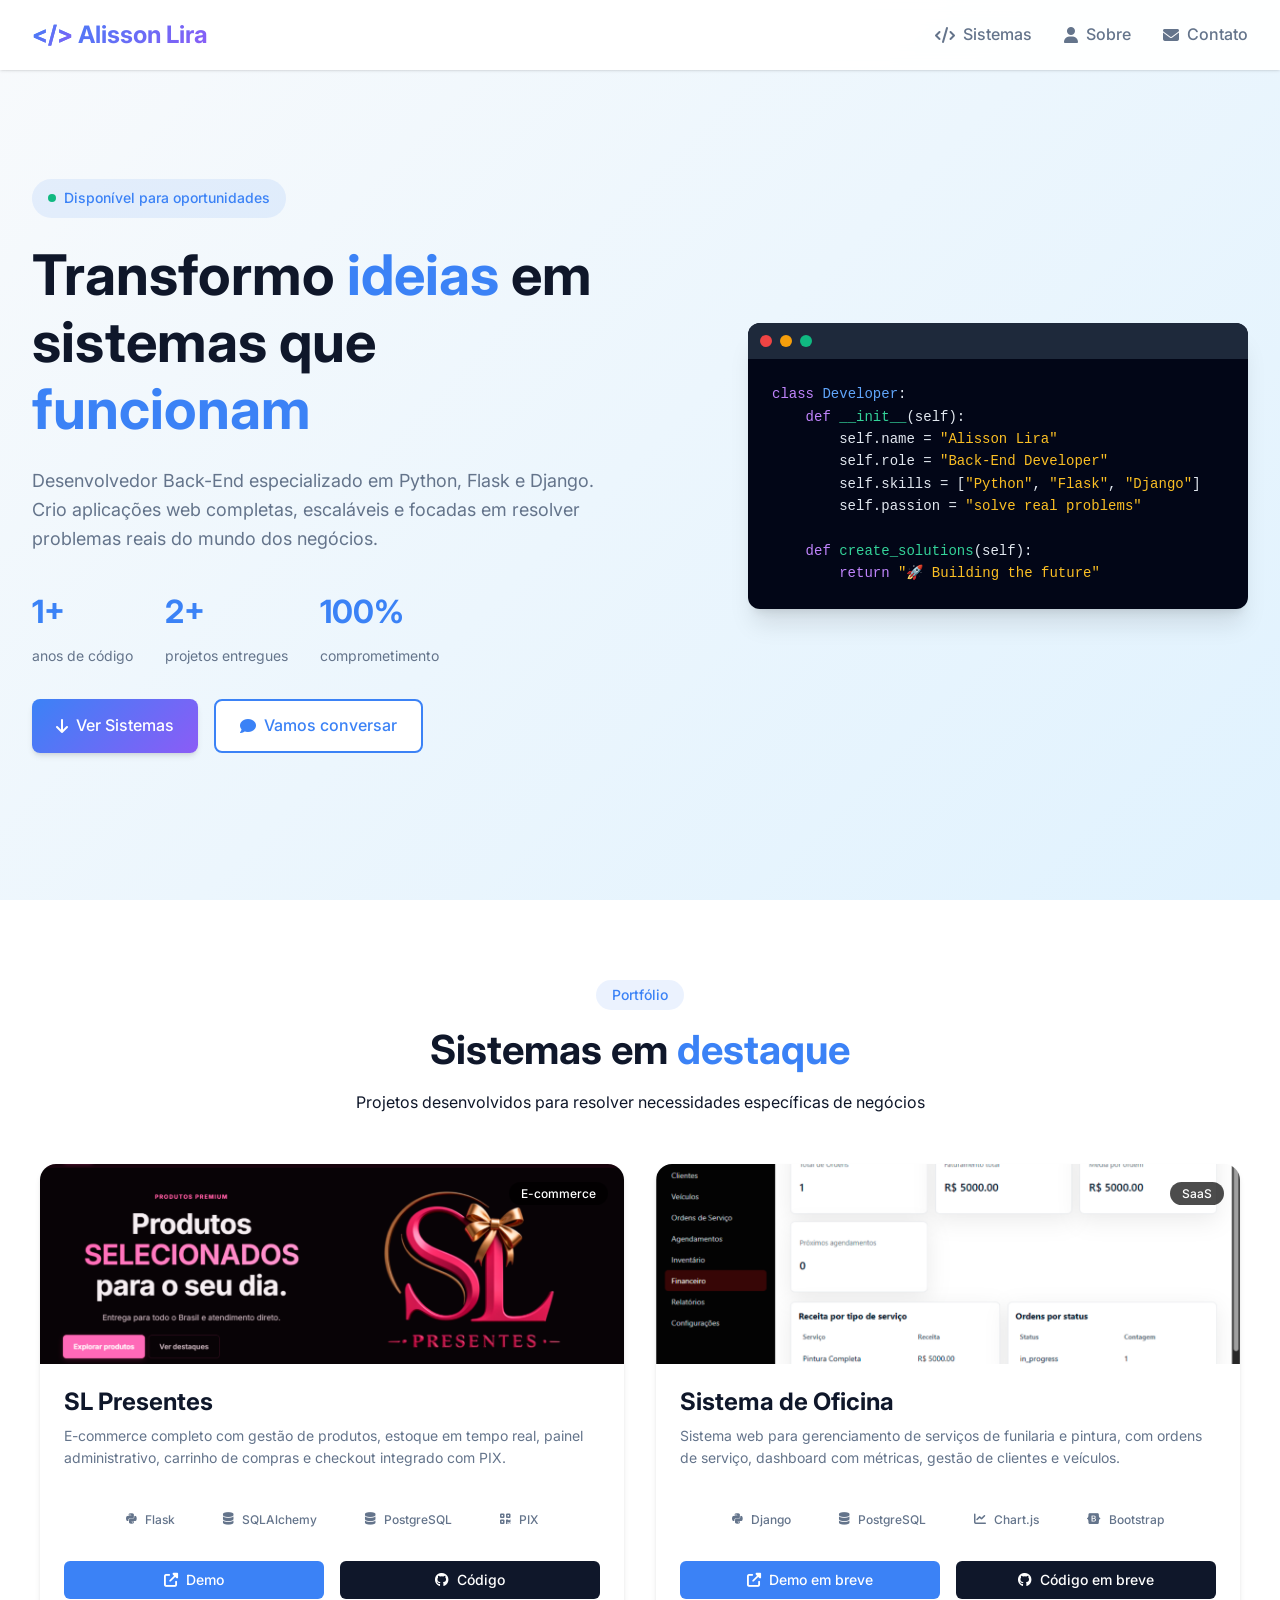
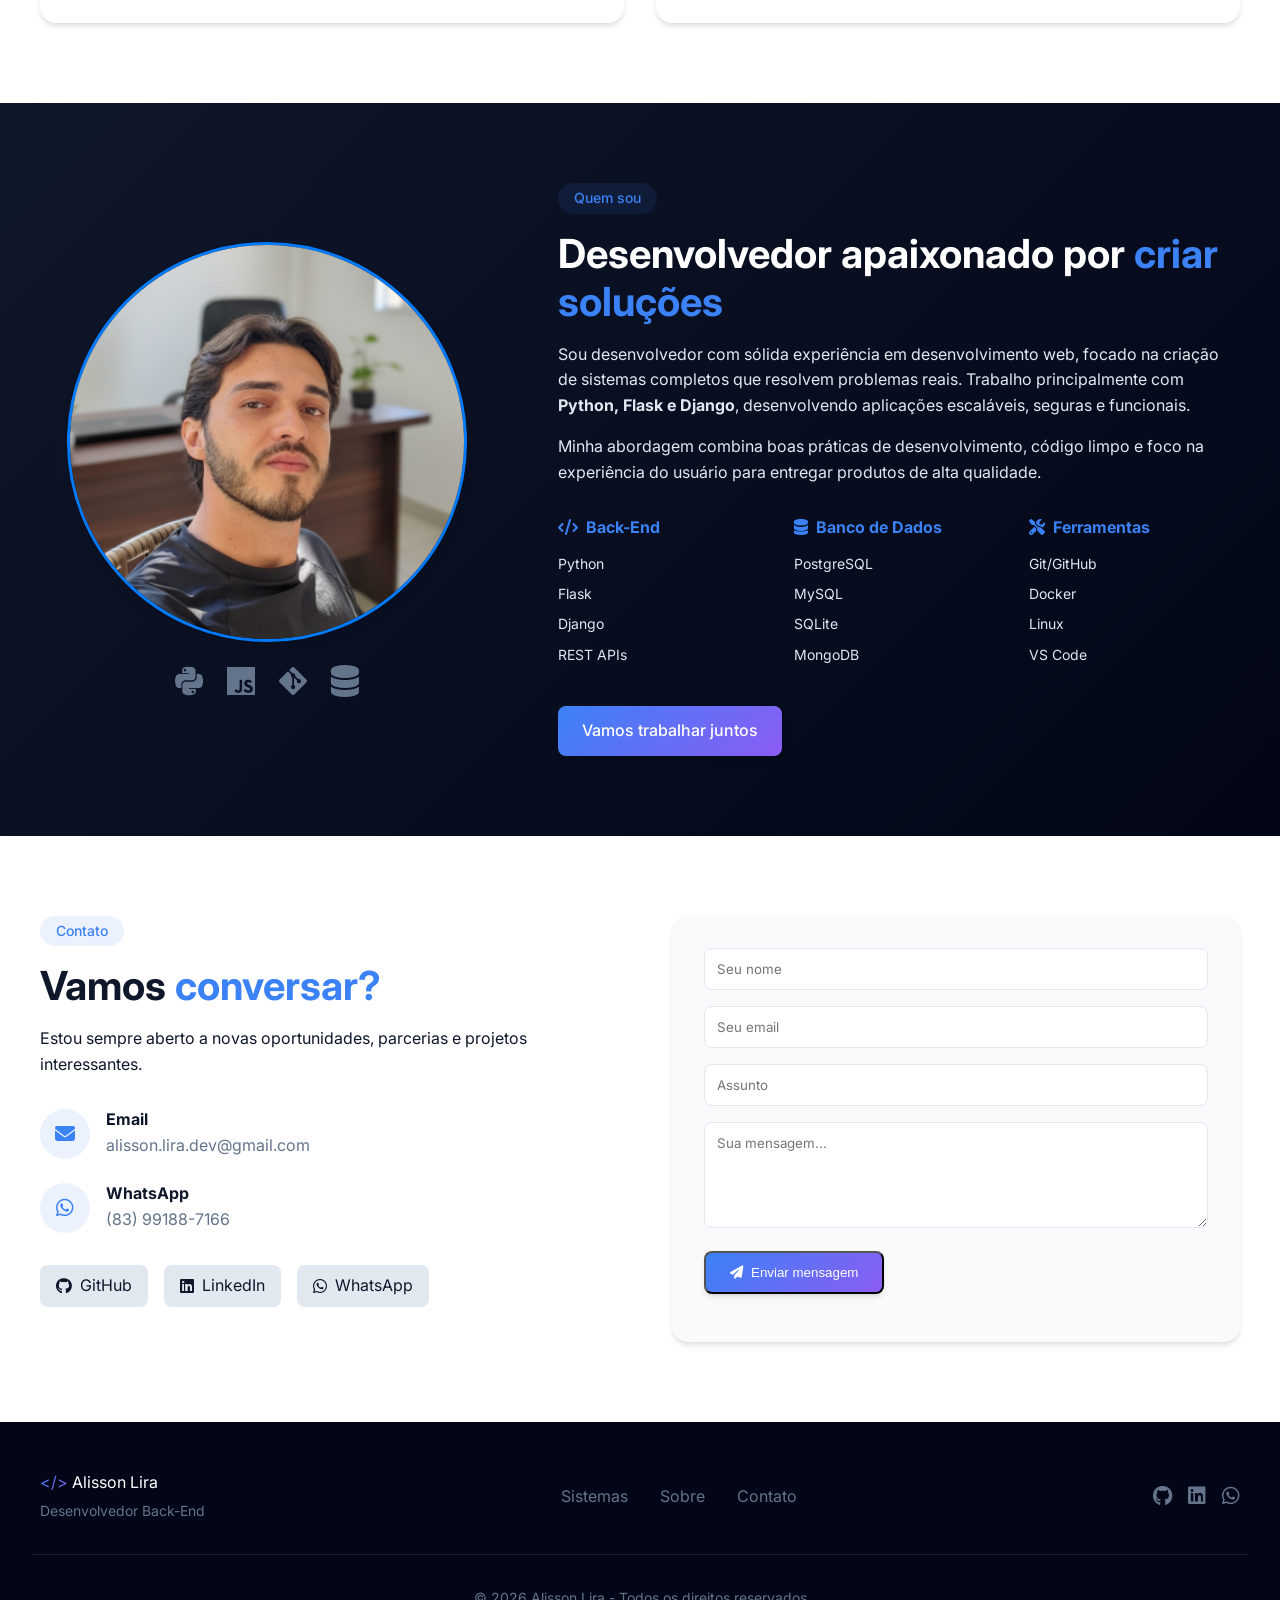
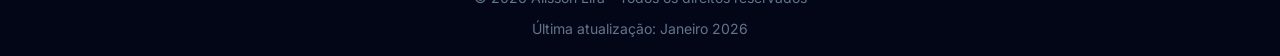
==== index.html @ 82c2378f "Atualizando Portfílio 2.0" ====
<!DOCTYPE html>
<html lang="pt-BR">
<head>
  <meta charset="UTF-8">
  <meta name="viewport" content="width=device-width, initial-scale=1.0">
  <title>Alisson Lira | Desenvolvedor Back-End</title>

  <meta name="description" content="Portfólio de Alisson Lira - Desenvolvedor Back-End especializado em Python, Flask e Django. Criando sistemas web completos e soluções escaláveis.">
  <meta name="author" content="Alisson Lira">
  <meta name="keywords" content="desenvolvedor back-end, python, flask, django, programador web, portfólio">

  <!-- Favicon (opcional - pode adicionar depois) -->
  <link rel="icon" type="image/png" href="favicon.png">

  <!-- Google Fonts para fontes mais modernas -->
  <link href="https://fonts.googleapis.com/css2?family=Inter:opsz,wght@14..32,300;14..32,400;14..32,500;14..32,600;14..32,700&display=swap" rel="stylesheet">

  <!-- Font Awesome para ícones -->
  <link rel="stylesheet" href="https://cdnjs.cloudflare.com/ajax/libs/font-awesome/6.5.1/css/all.min.css">

  <link rel="stylesheet" href="styles.css">
</head>

<body>

  <!-- NAVBAR -->
  <header class="navbar">
    <div class="logo">
      <span class="logo-highlight">&lt;/&gt;</span> Alisson Lira
    </div>

    <nav>
      <a href="#projetos"><i class="fas fa-code"></i> Sistemas</a>
      <a href="#sobre"><i class="fas fa-user"></i> Sobre</a>
      <a href="#contato"><i class="fas fa-envelope"></i> Contato</a>
    </nav>

    <button class="mobile-menu-btn" id="mobileMenuBtn">
      <i class="fas fa-bars"></i>
    </button>
  </header>

  <!-- HERO -->
  <section class="hero">
    <div class="hero-content">
      <div class="hero-badge">
        <span class="badge-dot"></span>
        Disponível para oportunidades
      </div>

      <h1>
        Transformo <span class="highlight">ideias</span> em<br>
        sistemas que <span class="highlight">funcionam</span>
      </h1>

      <p>
        Desenvolvedor Back-End especializado em Python, Flask e Django. 
        Crio aplicações web completas, escaláveis e focadas em resolver 
        problemas reais do mundo dos negócios.
      </p>

      <div class="hero-stats">
        <div class="stat">
          <span class="stat-number">1+</span>
          <span class="stat-label">anos de código</span>
        </div>
        <div class="stat">
          <span class="stat-number">2+</span>
          <span class="stat-label">projetos entregues</span>
        </div>
        <div class="stat">
          <span class="stat-number">100%</span>
          <span class="stat-label">comprometimento</span>
        </div>
      </div>

      <div class="hero-buttons">
        <a href="#projetos" class="btn-primary">
          <i class="fas fa-arrow-down"></i> Ver Sistemas
        </a>
        <a href="#contato" class="btn-secondary">
          <i class="fas fa-comment"></i> Vamos conversar
        </a>
      </div>
    </div>

    <div class="hero-code-animation">
      <div class="code-window">
        <div class="code-header">
          <span class="dot red"></span>
          <span class="dot yellow"></span>
          <span class="dot green"></span>
        </div>
        <pre class="code-content">
<span class="code-keyword">class</span> <span class="code-class">Developer</span>:
    <span class="code-keyword">def</span> <span class="code-method">__init__</span>(self):
        self.name = <span class="code-string">"Alisson Lira"</span>
        self.role = <span class="code-string">"Back-End Developer"</span>
        self.skills = [<span class="code-string">"Python"</span>, <span class="code-string">"Flask"</span>, <span class="code-string">"Django"</span>]
        self.passion = <span class="code-string">"solve real problems"</span>
    
    <span class="code-keyword">def</span> <span class="code-method">create_solutions</span>(self):
        <span class="code-keyword">return</span> <span class="code-string">"🚀 Building the future"</span></pre>
      </div>
    </div>
  </section>

  <!-- SISTEMAS -->
  <section id="projetos" class="projetos">
    <div class="section-header">
      <span class="section-tag">Portfólio</span>
      <h2>Sistemas em <span class="highlight">destaque</span></h2>
      <p>Projetos desenvolvidos para resolver necessidades específicas de negócios</p>
    </div>

    <div class="grid">

      <!-- SL PRESENTES - CORRIGIDO -->
      <div class="card">
        <div class="card-image">
          <img src="img/SL Presentes.png" alt="SL Presentes - E-commerce Completo">
          <div class="card-overlay">
            <span class="project-type">E-commerce</span>
          </div>
        </div>

        <div class="card-content">
          <h3>SL Presentes</h3>
          <p class="card-description">
            E-commerce completo com gestão de produtos, estoque em tempo real, 
            painel administrativo, carrinho de compras e checkout integrado com PIX.
          </p>

          <div class="stack">
            <span><i class="fab fa-python"></i> Flask</span>
            <span><i class="fas fa-database"></i> SQLAlchemy</span>
            <span><i class="fas fa-database"></i> PostgreSQL</span>
            <span><i class="fas fa-qrcode"></i> PIX</span>
          </div>

          <div class="card-buttons">
            <a href="https://sl-presentes.alissonlira.com.br" target="_blank" class="card-btn demo">
              <i class="fas fa-external-link-alt"></i> Demo
            </a>
            <a href="https://github.com/Deelira/sl-presentes-commerce-platform" target="_blank" class="card-btn code">
              <i class="fab fa-github"></i> Código
            </a>
          </div>
        </div>
      </div>

      <!-- SISTEMA OFICINA -->
      <div class="card">
        <div class="card-image">
          <img src="img/Pajeu.png" alt="Sistema de Oficina - Gestão de Serviços">
          <div class="card-overlay">
            <span class="project-type">SaaS</span>
          </div>
        </div>

        <div class="card-content">
          <h3>Sistema de Oficina</h3>
          <p class="card-description">
            Sistema web para gerenciamento de serviços de funilaria e pintura, 
            com ordens de serviço, dashboard com métricas, gestão de clientes e veículos.
          </p>

          <div class="stack">
            <span><i class="fab fa-python"></i> Django</span>
            <span><i class="fas fa-database"></i> PostgreSQL</span>
            <span><i class="fas fa-chart-line"></i> Chart.js</span>
            <span><i class="fab fa-bootstrap"></i> Bootstrap</span>
          </div>

          <div class="card-buttons">
            <a href="#" target="_blank" class="card-btn demo">
              <i class="fas fa-external-link-alt"></i> Demo em breve
            </a>
            <a href="#" target="_blank" class="card-btn code">
              <i class="fab fa-github"></i> Código em breve
            </a>
          </div>
        </div>
      </div>

      <!-- NOVO PROJETO - Em desenvolvimento 
      <div class="card coming-soon">
        <div class="card-image">
          <div class="coming-soon-bg">
            <i class="fas fa-code-branch"></i>
          </div>
        </div>
        <div class="card-content">
          <h3>Em desenvolvimento</h3>
          <p>Novo projeto em breve. Acompanhe meu GitHub para novidades!</p>
          <div class="stack">
            <span><i class="fab fa-python"></i> Python</span>
            <span><i class="fas fa-cloud"></i> Cloud</span>
          </div>
        </div>
      </div>
      -->

    </div>
  </section>

  <!-- SOBRE -->
  <section id="sobre" class="sobre">
    <div class="sobre-container">
      <div class="sobre-image">
        <img src="/img/perfil.png" alt="Minha foto" class="foto-perfil">
        <div class="tech-icons">
          <i class="fab fa-python"></i>
          <i class="fab fa-js"></i>
          <i class="fab fa-git-alt"></i>
          <i class="fas fa-database"></i>
        </div>
      </div>

      <div class="sobre-content">
        <span class="section-tag">Quem sou</span>
        <h2>Desenvolvedor apaixonado por <span class="highlight">criar soluções</span></h2>
        
        <p>
          Sou desenvolvedor com sólida experiência em desenvolvimento web, 
          focado na criação de sistemas completos que resolvem problemas reais. 
          Trabalho principalmente com <strong>Python, Flask e Django</strong>, desenvolvendo 
          aplicações escaláveis, seguras e funcionais.
        </p>

        <p>
          Minha abordagem combina boas práticas de desenvolvimento, código limpo 
          e foco na experiência do usuário para entregar produtos de alta qualidade.
        </p>

        <div class="skills">
          <div class="skill-category">
            <h4><i class="fas fa-code"></i> Back-End</h4>
            <ul>
              <li>Python</li>
              <li>Flask</li>
              <li>Django</li>
              <li>REST APIs</li>
            </ul>
          </div>
          <div class="skill-category">
            <h4><i class="fas fa-database"></i> Banco de Dados</h4>
            <ul>
              <li>PostgreSQL</li>
              <li>MySQL</li>
              <li>SQLite</li>
              <li>MongoDB</li>
            </ul>
          </div>
          <div class="skill-category">
            <h4><i class="fas fa-tools"></i> Ferramentas</h4>
            <ul>
              <li>Git/GitHub</li>
              <li>Docker</li>
              <li>Linux</li>
              <li>VS Code</li>
            </ul>
          </div>
        </div>

        <a href="#contato" class="btn-primary">Vamos trabalhar juntos</a>
      </div>
    </div>
  </section>

  <!-- CONTATO -->
  <section id="contato" class="contato">
    <div class="contato-container">
      <div class="contato-info">
        <span class="section-tag">Contato</span>
        <h2>Vamos <span class="highlight">conversar?</span></h2>
        <p>Estou sempre aberto a novas oportunidades, parcerias e projetos interessantes.</p>
        
        <div class="contact-details">
          <div class="contact-item">
            <i class="fas fa-envelope"></i>
            <div>
              <h4>Email</h4>
              <a href="mailto:alisson.lira.dev@gmail.com">alisson.lira.dev@gmail.com</a>
            </div>
          </div>
          <div class="contact-item">
            <i class="fab fa-whatsapp"></i>
            <div>
              <h4>WhatsApp</h4>
              <a href="https://wa.me/5583991887166" target="_blank">(83) 99188-7166</a>
            </div>
          </div>
        </div>

        <div class="social-links">
          <a href="https://github.com/Deelira" target="_blank" class="social-link">
            <i class="fab fa-github"></i>
            <span>GitHub</span>
          </a>
          <a href="https://linkedin.com/in/alissonlira" target="_blank" class="social-link">
            <i class="fab fa-linkedin"></i>
            <span>LinkedIn</span>
          </a>
          <a href="https://wa.me/5583991887166" target="_blank" class="social-link">
            <i class="fab fa-whatsapp"></i>
            <span>WhatsApp</span>
          </a>
        </div>
      </div>

      <form class="contato-form" id="contactForm">
        <div class="form-group">
          <input type="text" id="nome" placeholder="Seu nome" required>
        </div>
        <div class="form-group">
          <input type="email" id="email" placeholder="Seu email" required>
        </div>
        <div class="form-group">
          <input type="text" id="assunto" placeholder="Assunto">
        </div>
        <div class="form-group">
          <textarea id="mensagem" rows="5" placeholder="Sua mensagem..." required></textarea>
        </div>
        <button type="submit" class="btn-primary">
          <i class="fas fa-paper-plane"></i> Enviar mensagem
        </button>
        <p class="form-note" id="formMessage"></p>
      </form>
    </div>
  </section>

  <!-- FOOTER -->
  <footer>
    <div class="footer-content">
      <div class="footer-logo">
        <span class="logo-highlight">&lt;/&gt;</span> Alisson Lira
        <p>Desenvolvedor Back-End</p>
      </div>
      
      <div class="footer-links">
        <a href="#projetos">Sistemas</a>
        <a href="#sobre">Sobre</a>
        <a href="#contato">Contato</a>
      </div>
      
      <div class="footer-social">
        <a href="https://github.com/Deelira" target="_blank"><i class="fab fa-github"></i></a>
        <a href="https://linkedin.com/in/alissonlira" target="_blank"><i class="fab fa-linkedin"></i></a>
        <a href="https://wa.me/5583991887166" target="_blank"><i class="fab fa-whatsapp"></i></a>
      </div>
    </div>
    
    <div class="footer-bottom">
      <p>&copy; 2026 Alisson Lira - Todos os direitos reservados</p>
      <p class="footer-last-update">Última atualização: Janeiro 2026</p>
    </div>
  </footer>

  <!-- Script para menu mobile e interações -->
  <script>
    // Menu mobile
    const mobileMenuBtn = document.getElementById('mobileMenuBtn');
    const nav = document.querySelector('.navbar nav');
    
    if (mobileMenuBtn) {
      mobileMenuBtn.addEventListener('click', () => {
        nav.classList.toggle('active');
      });
    }

    // Smooth scroll para links do menu
    document.querySelectorAll('a[href^="#"]').forEach(anchor => {
      anchor.addEventListener('click', function (e) {
        e.preventDefault();
        const target = document.querySelector(this.getAttribute('href'));
        if (target) {
          target.scrollIntoView({
            behavior: 'smooth',
            block: 'start'
          });
          // Fechar menu mobile se estiver aberto
          if (nav.classList.contains('active')) {
            nav.classList.remove('active');
          }
        }
      });
    });

    // Formulário de contato simples
    const contactForm = document.getElementById('contactForm');
    if (contactForm) {
      contactForm.addEventListener('submit', (e) => {
        e.preventDefault();
        const formMessage = document.getElementById('formMessage');
        formMessage.innerHTML = '📧 Mensagem enviada! Entrarei em contato em breve.';
        formMessage.style.color = '#10b981';
        contactForm.reset();
        setTimeout(() => {
          formMessage.innerHTML = '';
        }, 5000);
      });
    }
  </script>
</body>
</html>
---- styles.css ----
/* Reset e Variáveis */
:root {
    --primary: #3b82f6;
    --primary-dark: #2563eb;
    --secondary: #8b5cf6;
    --dark: #0f172a;
    --darker: #020617;
    --light: #f8fafc;
    --gray: #64748b;
    --gray-light: #e2e8f0;
    --success: #10b981;
    --danger: #ef4444;

    --gradient-primary: linear-gradient(135deg, var(--primary) 0%, var(--secondary) 100%);
    --gradient-dark: linear-gradient(135deg, var(--dark) 0%, var(--darker) 100%);

    --shadow-sm: 0 1px 2px 0 rgb(0 0 0 / 0.05);
    --shadow: 0 1px 3px 0 rgb(0 0 0 / 0.1), 0 1px 2px -1px rgb(0 0 0 / 0.1);
    --shadow-md: 0 4px 6px -1px rgb(0 0 0 / 0.1), 0 2px 4px -2px rgb(0 0 0 / 0.1);
    --shadow-lg: 0 10px 15px -3px rgb(0 0 0 / 0.1), 0 4px 6px -4px rgb(0 0 0 / 0.1);
    --shadow-xl: 0 20px 25px -5px rgb(0 0 0 / 0.1), 0 8px 10px -6px rgb(0 0 0 / 0.1);
}

* {
    margin: 0;
    padding: 0;
    box-sizing: border-box;
}

body {
    font-family: 'Inter', sans-serif;
    background: var(--light);
    color: var(--dark);
    line-height: 1.6;
    overflow-x: hidden;
}

/* Scrollbar personalizada */
::-webkit-scrollbar {
    width: 10px;
}

::-webkit-scrollbar-track {
    background: var(--gray-light);
}

::-webkit-scrollbar-thumb {
    background: var(--primary);
    border-radius: 5px;
}

::-webkit-scrollbar-thumb:hover {
    background: var(--primary-dark);
}

/* Tipografia */
h1,
h2,
h3,
h4 {
    line-height: 1.2;
    font-weight: 700;
}

h1 {
    font-size: 3.5rem;
    margin-bottom: 1.5rem;
}

h2 {
    font-size: 2.5rem;
    margin-bottom: 1rem;
}

h3 {
    font-size: 1.5rem;
    margin-bottom: 0.5rem;
}

.highlight {
    color: var(--primary);
    position: relative;
}

.highlight::before {
    content: '';
    position: absolute;
    bottom: 0;
    left: 0;
    right: 0;
    height: 30%;
    background: rgba(59, 130, 246, 0.2);
    z-index: -1;
}

/* Navbar */
.navbar {
    position: fixed;
    top: 0;
    left: 0;
    right: 0;
    background: rgba(255, 255, 255, 0.95);
    backdrop-filter: blur(10px);
    padding: 1rem 2rem;
    display: flex;
    justify-content: space-between;
    align-items: center;
    z-index: 1000;
    box-shadow: var(--shadow);
}

.logo {
    font-size: 1.5rem;
    font-weight: 700;
    background: var(--gradient-primary);
    -webkit-background-clip: text;
    background-clip: text;
    color: transparent;
}

.logo-highlight {
    background: var(--gradient-primary);
    -webkit-background-clip: text;
    background-clip: text;
    color: transparent;
}

.navbar nav {
    display: flex;
    gap: 2rem;
}

.navbar nav a {
    text-decoration: none;
    color: var(--gray);
    font-weight: 500;
    transition: color 0.3s ease;
    display: flex;
    align-items: center;
    gap: 0.5rem;
}

.navbar nav a:hover {
    color: var(--primary);
}

.mobile-menu-btn {
    display: none;
    background: none;
    border: none;
    font-size: 1.5rem;
    color: var(--dark);
    cursor: pointer;
}

/* Hero Section */
.hero {
    min-height: 100vh;
    display: flex;
    align-items: center;
    justify-content: space-between;
    padding: 6rem 2rem 4rem;
    background: linear-gradient(135deg, var(--light) 0%, #e0f2fe 100%);
    gap: 3rem;
}

.hero-content {
    flex: 1;
    max-width: 600px;
}

.hero-badge {
    display: inline-flex;
    align-items: center;
    gap: 0.5rem;
    background: rgba(59, 130, 246, 0.1);
    padding: 0.5rem 1rem;
    border-radius: 50px;
    margin-bottom: 1.5rem;
    font-size: 0.875rem;
    font-weight: 500;
    color: var(--primary);
}

.badge-dot {
    width: 8px;
    height: 8px;
    background: var(--success);
    border-radius: 50%;
    animation: pulse 2s infinite;
}

@keyframes pulse {

    0%,
    100% {
        opacity: 1;
    }

    50% {
        opacity: 0.5;
    }
}

.hero p {
    font-size: 1.125rem;
    color: var(--gray);
    margin-bottom: 2rem;
}

.hero-stats {
    display: flex;
    gap: 2rem;
    margin-bottom: 2rem;
}

.stat {
    display: flex;
    flex-direction: column;
}

.stat-number {
    font-size: 2rem;
    font-weight: 700;
    color: var(--primary);
}

.stat-label {
    font-size: 0.875rem;
    color: var(--gray);
}

.hero-buttons {
    display: flex;
    gap: 1rem;
}

.btn-primary,
.btn-secondary {
    padding: 0.75rem 1.5rem;
    border-radius: 8px;
    text-decoration: none;
    font-weight: 500;
    transition: all 0.3s ease;
    display: inline-flex;
    align-items: center;
    gap: 0.5rem;
}

.btn-primary {
    background: var(--gradient-primary);
    color: white;
    box-shadow: var(--shadow-md);
}

.btn-primary:hover {
    transform: translateY(-2px);
    box-shadow: var(--shadow-lg);
}

.btn-secondary {
    background: white;
    color: var(--primary);
    border: 2px solid var(--primary);
}

.btn-secondary:hover {
    background: var(--primary);
    color: white;
    transform: translateY(-2px);
}

/* Hero Code Animation */
.hero-code-animation {
    flex: 1;
    max-width: 500px;
}

.code-window {
    background: var(--darker);
    border-radius: 12px;
    overflow: hidden;
    box-shadow: var(--shadow-xl);
}

.code-header {
    background: #1e293b;
    padding: 0.75rem;
    display: flex;
    gap: 0.5rem;
}

.dot {
    width: 12px;
    height: 12px;
    border-radius: 50%;
}

.dot.red {
    background: #ef4444;
}

.dot.yellow {
    background: #f59e0b;
}

.dot.green {
    background: #10b981;
}

.code-content {
  padding: 1.5rem;
  color: #e2e8f0;
  font-family: 'Courier New', monospace;
  font-size: 0.875rem;
  overflow-x: auto;
  white-space: pre-wrap;
  word-wrap: break-word;
  display: block;
  max-width: 100%;
}

.code-keyword {
    color: #c084fc;
}

.code-class {
    color: #60a5fa;
}

.code-method {
    color: #34d399;
}

.code-string {
    color: #fbbf24;
}

/* Projetos Section */
.projetos {
    padding: 5rem 2rem;
    background: white;
}

.section-header {
    text-align: center;
    margin-bottom: 3rem;
}

.section-tag {
    display: inline-block;
    background: rgba(59, 130, 246, 0.1);
    color: var(--primary);
    padding: 0.25rem 1rem;
    border-radius: 50px;
    font-size: 0.875rem;
    font-weight: 500;
    margin-bottom: 1rem;
}

.grid {
    display: grid;
    grid-template-columns: repeat(auto-fit, minmax(350px, 1fr));
    gap: 2rem;
    max-width: 1200px;
    margin: 0 auto;
}

.card {
    background: white;
    border-radius: 16px;
    overflow: hidden;
    box-shadow: var(--shadow-md);
    transition: all 0.3s ease;
}

.card:hover {
    transform: translateY(-5px);
    box-shadow: var(--shadow-xl);
}

.card-image {
    position: relative;
    overflow: hidden;
    height: 200px;
}

.card-image img {
    width: 100%;
    height: 100%;
    object-fit: cover;
    transition: transform 0.3s ease;
}

.card:hover .card-image img {
    transform: scale(1.05);
}

.card-overlay {
    position: absolute;
    top: 1rem;
    right: 1rem;
}

.project-type {
    background: rgba(0, 0, 0, 0.7);
    backdrop-filter: blur(5px);
    color: white;
    padding: 0.25rem 0.75rem;
    border-radius: 50px;
    font-size: 0.75rem;
    font-weight: 500;
}

.card-content {
    padding: 1.5rem;
}

.card-description {
    color: var(--gray);
    margin-bottom: 1rem;
    font-size: 0.875rem;
}

.stack {
    display: flex;
    flex-wrap: wrap;
    gap: 0.5rem;
    margin-bottom: 1.5rem;
}

.stack span {
    background: var(--gray-light);
    padding: 0.25rem 0.75rem;
    border-radius: 50px;
    font-size: 0.75rem;
    font-weight: 500;
    color: var(--gray);
    display: flex;
    align-items: center;
    gap: 0.25rem;
}

.card-buttons {
    display: flex;
    gap: 1rem;
}

.card-btn {
    flex: 1;
    text-align: center;
    padding: 0.5rem;
    border-radius: 6px;
    text-decoration: none;
    font-size: 0.875rem;
    font-weight: 500;
    transition: all 0.3s ease;
    display: flex;
    align-items: center;
    justify-content: center;
    gap: 0.5rem;
}

.card-btn.demo {
    background: var(--primary);
    color: white;
}

.card-btn.demo:hover {
    background: var(--primary-dark);
}

.card-btn.code {
    background: var(--dark);
    color: white;
}

.card-btn.code:hover {
    background: var(--darker);
}

.coming-soon {
    background: linear-gradient(135deg, var(--gray-light) 0%, #f1f5f9 100%);
    text-align: center;
}

.coming-soon-bg {
    height: 100%;
    display: flex;
    align-items: center;
    justify-content: center;
    background: rgba(0, 0, 0, 0.05);
}

.coming-soon-bg i {
    font-size: 4rem;
    color: var(--gray);
}

/* Sobre Section */
.sobre {
    padding: 5rem 2rem;
    background: linear-gradient(135deg, var(--dark) 0%, var(--darker) 100%);
    color: white;
}

.sobre-container {
    max-width: 1200px;
    margin: 0 auto;
    display: flex;
    gap: 4rem;
    align-items: center;
}

.sobre-image {
    flex: 1;
    text-align: center;
}

.image-placeholder {
    width: 250px;
    height: 250px;
    margin: 0 auto;
    background: var(--gradient-primary);
    border-radius: 50%;
    display: flex;
    align-items: center;
    justify-content: center;
    margin-bottom: 1rem;
}

.image-placeholder i {
    font-size: 6rem;
    color: white;
}

.tech-icons {
    display: flex;
    justify-content: center;
    gap: 1.5rem;
    margin-top: 1rem;
}

.tech-icons i {
    font-size: 2rem;
    color: var(--gray);
    transition: all 0.3s ease;
}

.tech-icons i:hover {
    color: var(--primary);
    transform: translateY(-3px);
}

.sobre-content {
    flex: 1.5;
}

.sobre-content p {
    margin-bottom: 1rem;
    color: var(--gray-light);
}

.skills {
    display: grid;
    grid-template-columns: repeat(auto-fit, minmax(150px, 1fr));
    gap: 1.5rem;
    margin: 2rem 0;
}

.skill-category h4 {
    margin-bottom: 1rem;
    display: flex;
    align-items: center;
    gap: 0.5rem;
    color: var(--primary);
}

.skill-category ul {
    list-style: none;
}

.skill-category ul li {
    color: var(--gray-light);
    margin-bottom: 0.5rem;
    font-size: 0.875rem;
}

/* Contato Section */
.contato {
    padding: 5rem 2rem;
    background: white;
}

.contato-container {
    max-width: 1200px;
    margin: 0 auto;
    display: grid;
    grid-template-columns: 1fr 1fr;
    gap: 4rem;
}

.contact-details {
    margin: 2rem 0;
}

.contact-item {
    display: flex;
    align-items: center;
    gap: 1rem;
    margin-bottom: 1.5rem;
}

.contact-item i {
    width: 50px;
    height: 50px;
    background: rgba(59, 130, 246, 0.1);
    border-radius: 50%;
    display: flex;
    align-items: center;
    justify-content: center;
    color: var(--primary);
    font-size: 1.25rem;
}

.contact-item h4 {
    margin-bottom: 0.25rem;
    font-size: 1rem;
}

.contact-item a {
    color: var(--gray);
    text-decoration: none;
    transition: color 0.3s ease;
}

.contact-item a:hover {
    color: var(--primary);
}

.social-links {
    display: flex;
    gap: 1rem;
    margin-top: 2rem;
}

.social-link {
    display: flex;
    align-items: center;
    gap: 0.5rem;
    padding: 0.5rem 1rem;
    background: var(--gray-light);
    color: var(--dark);
    text-decoration: none;
    border-radius: 8px;
    transition: all 0.3s ease;
}

.social-link:hover {
    background: var(--primary);
    color: white;
    transform: translateY(-2px);
}

/* Formulário */
.contato-form {
    background: var(--light);
    padding: 2rem;
    border-radius: 16px;
    box-shadow: var(--shadow-md);
}

.form-group {
    margin-bottom: 1rem;
}

.form-group input,
.form-group textarea {
    width: 100%;
    padding: 0.75rem;
    border: 1px solid var(--gray-light);
    border-radius: 8px;
    font-family: inherit;
    transition: all 0.3s ease;
}

.form-group input:focus,
.form-group textarea:focus {
    outline: none;
    border-color: var(--primary);
    box-shadow: 0 0 0 3px rgba(59, 130, 246, 0.1);
}

.form-note {
    margin-top: 1rem;
    font-size: 0.875rem;
    text-align: center;
}

/* Footer */
footer {
    background: var(--darker);
    color: white;
    padding: 3rem 2rem 1rem;
}

.footer-content {
    max-width: 1200px;
    margin: 0 auto;
    display: flex;
    justify-content: space-between;
    align-items: center;
    flex-wrap: wrap;
    gap: 2rem;
    margin-bottom: 2rem;
}

.footer-logo p {
    color: var(--gray);
    font-size: 0.875rem;
    margin-top: 0.25rem;
}

.footer-links {
    display: flex;
    gap: 2rem;
}

.footer-links a {
    color: var(--gray);
    text-decoration: none;
    transition: color 0.3s ease;
}

.footer-links a:hover {
    color: white;
}

.footer-social {
    display: flex;
    gap: 1rem;
}

.footer-social a {
    color: var(--gray);
    font-size: 1.25rem;
    transition: all 0.3s ease;
}

.footer-social a:hover {
    color: var(--primary);
    transform: translateY(-2px);
}

.footer-bottom {
    text-align: center;
    padding-top: 2rem;
    border-top: 1px solid rgba(255, 255, 255, 0.1);
}

.footer-bottom p {
    color: var(--gray);
    font-size: 0.875rem;
}

.footer-last-update {
    margin-top: 0.5rem;
    font-size: 0.75rem;
}

/* Responsividade */
@media (max-width: 768px) {
    h1 {
        font-size: 2rem;
    }

    h2 {
        font-size: 1.75rem;
    }

    .navbar {
        padding: 1rem;
    }

    .mobile-menu-btn {
        display: block;
    }

    .navbar nav {
        display: none;
        position: absolute;
        top: 100%;
        left: 0;
        right: 0;
        background: white;
        flex-direction: column;
        padding: 1rem;
        gap: 1rem;
        box-shadow: var(--shadow-md);
    }

    .navbar nav.active {
        display: flex;
    }

    .hero {
        flex-direction: column;
        text-align: center;
        padding-top: 5rem;
    }

    .hero-stats {
        justify-content: center;
    }

    .hero-buttons {
        justify-content: center;
    }

    .sobre-container {
        flex-direction: column;
        text-align: center;
    }

    .contato-container {
        grid-template-columns: 1fr;
    }

    .grid {
        grid-template-columns: 1fr;
    }

    .footer-content {
        flex-direction: column;
        text-align: center;
    }

    .footer-links {
        flex-direction: column;
        gap: 1rem;
    }
}

@media (max-width: 480px) {
    .hero-stats {
        flex-direction: column;
        align-items: center;
        gap: 1rem;
    }

    .hero-buttons {
        flex-direction: column;
    }

    .btn-primary,
    .btn-secondary {
        justify-content: center;
    }

    .skills {
        grid-template-columns: 1fr;
    }

    .social-links {
        flex-wrap: wrap;
    }
}

/* Animações */
@keyframes fadeInUp {
    from {
        opacity: 0;
        transform: translateY(30px);
    }

    to {
        opacity: 1;
        transform: translateY(0);
    }
}

.hero-content,
.hero-code-animation,
.card {
    animation: fadeInUp 0.6s ease-out;
}

/* Estilos específicos para página de projeto */
.produto-hero {
    min-height: 60vh;
    display: flex;
    align-items: center;
    justify-content: center;
    text-align: center;
    padding: 8rem 2rem 4rem;
    background: linear-gradient(135deg, var(--light) 0%, #e0f2fe 100%);
}

.container {
    max-width: 800px;
    margin: 0 auto;
}

.produto-hero h1 {
    font-size: 3.5rem;
    margin-bottom: 1.5rem;
    background: var(--gradient-primary);
    -webkit-background-clip: text;
    background-clip: text;
    color: transparent;
}

.produto-hero p {
    font-size: 1.25rem;
    color: var(--gray);
    margin-bottom: 2rem;
}

.secao {
    padding: 5rem 2rem;
    max-width: 1200px;
    margin: 0 auto;
}

.secao h2 {
    text-align: center;
    margin-bottom: 3rem;
    position: relative;
    display: inline-block;
    width: 100%;
}

.secao h2 i {
    color: var(--primary);
    margin-right: 0.5rem;
}

.secao h2::after {
    content: '';
    position: absolute;
    bottom: -10px;
    left: 50%;
    transform: translateX(-50%);
    width: 60px;
    height: 3px;
    background: var(--gradient-primary);
    border-radius: 3px;
}

.bg-dark {
    background: linear-gradient(135deg, var(--dark) 0%, var(--darker) 100%);
    color: white;
}

.bg-light {
    background: white;
}

.grid-features {
    display: grid;
    grid-template-columns: repeat(auto-fit, minmax(300px, 1fr));
    gap: 2rem;
    margin-top: 2rem;
}

.feature {
    background: white;
    padding: 2rem;
    border-radius: 16px;
    box-shadow: var(--shadow-md);
    transition: all 0.3s ease;
    text-align: left;
}

.feature:hover {
    transform: translateY(-5px);
    box-shadow: var(--shadow-xl);
}

.feature i {
    font-size: 2rem;
    color: var(--primary);
    margin-bottom: 1rem;
}

.feature h3 {
    color: var(--dark);
    margin-bottom: 1rem;
}

.feature p {
    color: var(--gray);
    margin: 0;
}

.screenshots {
    display: grid;
    grid-template-columns: repeat(auto-fit, minmax(300px, 1fr));
    gap: 2rem;
    margin-top: 3rem;
}

.screenshots img {
    width: 100%;
    border-radius: 12px;
    box-shadow: var(--shadow-lg);
    transition: all 0.3s ease;
    cursor: pointer;
}

.screenshots img:hover {
    transform: scale(1.02);
    box-shadow: var(--shadow-xl);
}

.stack {
    display: flex;
    flex-wrap: wrap;
    justify-content: center;
    gap: 1rem;
    margin-top: 2rem;
}

.stack span {
    background: rgba(255, 255, 255, 0.1);
    padding: 0.5rem 1rem;
    border-radius: 50px;
    font-weight: 500;
    display: inline-flex;
    align-items: center;
    gap: 0.5rem;
}

.stack-light span {
    background: var(--gray-light);
    color: var(--dark);
}

.workflow {
    display: flex;
    justify-content: space-between;
    flex-wrap: wrap;
    gap: 1rem;
    margin-top: 3rem;
}

.workflow-step {
    flex: 1;
    min-width: 150px;
    text-align: center;
    position: relative;
}

.workflow-number {
    width: 50px;
    height: 50px;
    background: var(--gradient-primary);
    color: white;
    border-radius: 50%;
    display: flex;
    align-items: center;
    justify-content: center;
    font-size: 1.5rem;
    font-weight: bold;
    margin: 0 auto 1rem;
}

.workflow-step p {
    color: var(--gray);
    font-size: 0.875rem;
}

.cta {
    text-align: center;
    padding: 5rem 2rem;
    background: linear-gradient(135deg, var(--primary) 0%, var(--secondary) 100%);
    color: white;
    border-radius: 24px;
    margin: 2rem;
}

.cta .btn-primary {
    background: white;
    color: var(--primary);
    border: none;
}

.cta .btn-primary:hover {
    transform: translateY(-2px);
    box-shadow: var(--shadow-lg);
}

@media (max-width: 768px) {
    .produto-hero h1 {
        font-size: 2rem;
    }

    .secao {
        padding: 3rem 1.5rem;
    }

    .grid-features {
        grid-template-columns: 1fr;
    }

    .screenshots {
        grid-template-columns: 1fr;
    }

    .workflow {
        flex-direction: column;
    }

    .cta {
        margin: 1rem;
        padding: 3rem 1rem;
    }
}

/* Modal para imagens */
.modal {
    display: none;
    position: fixed;
    z-index: 2000;
    top: 0;
    left: 0;
    width: 100%;
    height: 100%;
    background: rgba(0, 0, 0, 0.9);
    justify-content: center;
    align-items: center;
    cursor: pointer;
}

.modal.active {
    display: flex;
}

.modal img {
    max-width: 90%;
    max-height: 90%;
    border-radius: 8px;
}

.modal-close {
    position: absolute;
    top: 20px;
    right: 40px;
    color: white;
    font-size: 40px;
    cursor: pointer;
}

.stats-demo {
    display: grid;
    grid-template-columns: repeat(auto-fit, minmax(200px, 1fr));
    gap: 1.5rem;
    margin: 3rem 0;
}

.stat-card {
    background: white;
    padding: 1.5rem;
    border-radius: 16px;
    text-align: center;
    box-shadow: var(--shadow-md);
}

.stat-number {
    font-size: 2rem;
    font-weight: 700;
    color: var(--primary);
}

.stat-label {
    color: var(--gray);
    font-size: 0.875rem;
    margin-top: 0.5rem;
}

/* Estilos específicos para página da oficina */
.produto-hero {
    min-height: 60vh;
    display: flex;
    align-items: center;
    justify-content: center;
    text-align: center;
    padding: 8rem 2rem 4rem;
    background: linear-gradient(135deg, #1e293b 0%, #0f172a 100%);
    position: relative;
    overflow: hidden;
}

.produto-hero::before {
    content: '';
    position: absolute;
    top: 0;
    left: 0;
    right: 0;
    bottom: 0;
    background: url('data:image/svg+xml,<svg xmlns="http://www.w3.org/2000/svg" viewBox="0 0 100 100"><path fill="rgba(59,130,246,0.05)" d="M20,20 L80,20 L80,80 L20,80 Z"/></svg>') repeat;
    opacity: 0.1;
}

.produto-hero h1 {
    font-size: 3.5rem;
    margin-bottom: 1.5rem;
    background: linear-gradient(135deg, #60a5fa 0%, #a78bfa 100%);
    -webkit-background-clip: text;
    background-clip: text;
    color: transparent;
}

.secao {
    padding: 5rem 2rem;
    max-width: 1200px;
    margin: 0 auto;
}

.secao h2 {
    text-align: center;
    margin-bottom: 3rem;
    position: relative;
    display: inline-block;
    width: 100%;
}

.secao h2 i {
    color: var(--primary);
    margin-right: 0.5rem;
}

.secao h2::after {
    content: '';
    position: absolute;
    bottom: -10px;
    left: 50%;
    transform: translateX(-50%);
    width: 60px;
    height: 3px;
    background: var(--gradient-primary);
    border-radius: 3px;
}

.bg-dark {
    background: linear-gradient(135deg, var(--dark) 0%, var(--darker) 100%);
    color: white;
}

.bg-light {
    background: white;
}

/* Métricas estilo dashboard */
.metrics-demo {
    display: grid;
    grid-template-columns: repeat(auto-fit, minmax(250px, 1fr));
    gap: 1.5rem;
    margin: 3rem 0;
}

.metric-card {
    background: white;
    padding: 1.5rem;
    border-radius: 16px;
    box-shadow: var(--shadow-md);
    transition: all 0.3s ease;
    text-align: center;
    border-bottom: 3px solid var(--primary);
}

.metric-card:hover {
    transform: translateY(-5px);
    box-shadow: var(--shadow-xl);
}

.metric-icon {
    font-size: 2rem;
    color: var(--primary);
    margin-bottom: 1rem;
}

.metric-title {
    font-size: 0.875rem;
    text-transform: uppercase;
    letter-spacing: 1px;
    color: var(--gray);
    margin-bottom: 0.5rem;
}

.metric-value {
    font-size: 2rem;
    font-weight: 700;
    color: var(--dark);
}

/* Gráficos demonstrativos */
.charts-demo {
    display: grid;
    grid-template-columns: repeat(auto-fit, minmax(400px, 1fr));
    gap: 2rem;
    margin: 3rem 0;
}

.chart-card {
    background: white;
    padding: 1.5rem;
    border-radius: 16px;
    box-shadow: var(--shadow-md);
}

.chart-card h3 {
    margin-bottom: 1rem;
    text-align: center;
    color: var(--dark);
}

canvas {
    max-height: 300px;
}

/* Tabela de ordens */
.table-demo {
    background: white;
    border-radius: 16px;
    overflow: hidden;
    box-shadow: var(--shadow-md);
    margin: 2rem 0;
}

.table-demo table {
    width: 100%;
    border-collapse: collapse;
}

.table-demo th {
    background: var(--dark);
    color: white;
    padding: 1rem;
    text-align: left;
    font-weight: 600;
}

.table-demo td {
    padding: 1rem;
    border-bottom: 1px solid var(--gray-light);
    color: var(--gray);
}

.table-demo tr:hover {
    background: rgba(59, 130, 246, 0.05);
}

.badge-demo {
    display: inline-block;
    padding: 0.25rem 0.75rem;
    border-radius: 50px;
    font-size: 0.75rem;
    font-weight: 600;
}

.badge-progress {
    background: #fef3c7;
    color: #d97706;
}

.badge-completed {
    background: #d1fae5;
    color: #059669;
}

.badge-pending {
    background: #fee2e2;
    color: #dc2626;
}

/* Features grid */
.features-grid {
    display: grid;
    grid-template-columns: repeat(auto-fit, minmax(300px, 1fr));
    gap: 2rem;
    margin-top: 2rem;
}

.feature-item {
    background: white;
    padding: 2rem;
    border-radius: 16px;
    box-shadow: var(--shadow-md);
    transition: all 0.3s ease;
    text-align: center;
}

.feature-item:hover {
    transform: translateY(-5px);
    box-shadow: var(--shadow-xl);
}

.feature-icon {
    width: 70px;
    height: 70px;
    background: linear-gradient(135deg, var(--primary) 0%, var(--secondary) 100%);
    border-radius: 50%;
    display: flex;
    align-items: center;
    justify-content: center;
    margin: 0 auto 1.5rem;
}

.feature-icon i {
    font-size: 2rem;
    color: white;
}

.feature-item h3 {
    margin-bottom: 1rem;
    color: var(--dark);
}

.feature-item p {
    color: var(--gray);
}

/* Workflow */
.workflow {
    display: flex;
    justify-content: space-between;
    flex-wrap: wrap;
    gap: 1rem;
    margin-top: 3rem;
}

.workflow-step {
    flex: 1;
    min-width: 150px;
    text-align: center;
    position: relative;
}

.workflow-number {
    width: 50px;
    height: 50px;
    background: var(--gradient-primary);
    color: white;
    border-radius: 50%;
    display: flex;
    align-items: center;
    justify-content: center;
    font-size: 1.5rem;
    font-weight: bold;
    margin: 0 auto 1rem;
}

.workflow-step p {
    color: var(--gray);
    font-size: 0.875rem;
}

@media (max-width: 768px) {
    .produto-hero h1 {
        font-size: 2rem;
    }

    .metrics-demo {
        grid-template-columns: 1fr;
    }

    .charts-demo {
        grid-template-columns: 1fr;
    }

    .table-demo {
        overflow-x: auto;
    }

    .table-demo table {
        min-width: 600px;
    }

    .workflow {
        flex-direction: column;
    }
}

/* CTA */
.cta-demo {
    text-align: center;
    padding: 4rem;
    background: linear-gradient(135deg, var(--primary) 0%, var(--secondary) 100%);
    border-radius: 24px;
    color: white;
    margin: 3rem 0;
}

.cta-demo h3 {
    font-size: 2rem;
    margin-bottom: 1rem;
}

.cta-demo .btn-primary {
    background: white;
    color: var(--primary);
    margin-top: 1rem;
    display: inline-block;
}

.cta-demo .btn-primary:hover {
    transform: translateY(-2px);
    box-shadow: var(--shadow-lg);
}

.foto-perfil {
  width: 25rem;
  height: 25rem;
  border-radius: 50%;
  object-fit: cover;
  border: 3px solid #007bff;
  box-shadow: 0 4px 8px rgba(0,0,0,0.1);
}

/* Ajustes específicos para o code-header no mobile */
@media (max-width: 768px) {
  .hero-code-animation {
    width: 100%;
    margin-top: 2rem;
  }

  .code-window {
    width: 100%;
    max-width: 100%;
    margin: 0 auto;
  }

   .code-content {
    font-size: 0.65rem;
    padding: 1rem;
    line-height: 1.4;
  }

  /* Força a quebra de linhas longas */
  .code-content br {
    display: block;
  }

  .code-keyword,
  .code-class,
  .code-method,
  .code-string {
    display: inline-block; /* Evita quebra estranha */
  }
}

/* Para telas muito pequenas (480px) */
@media (max-width: 480px) {
  .code-content {
    font-size: 0.55rem;
    padding: 0.75rem;
  }
}

/* Estilo adicional para garantir que o scroll apareça quando necessário */
.code-content {
  overflow-x: auto;
  white-space: pre-wrap;
  word-break: break-word;
  max-width: 100%;
}

/* Para manter o visual do código mas permitir rolagem horizontal */
@media (max-width: 768px) {
  .code-content {
    display: block;
    overflow-x: auto;
    -webkit-overflow-scrolling: touch;
  }
}
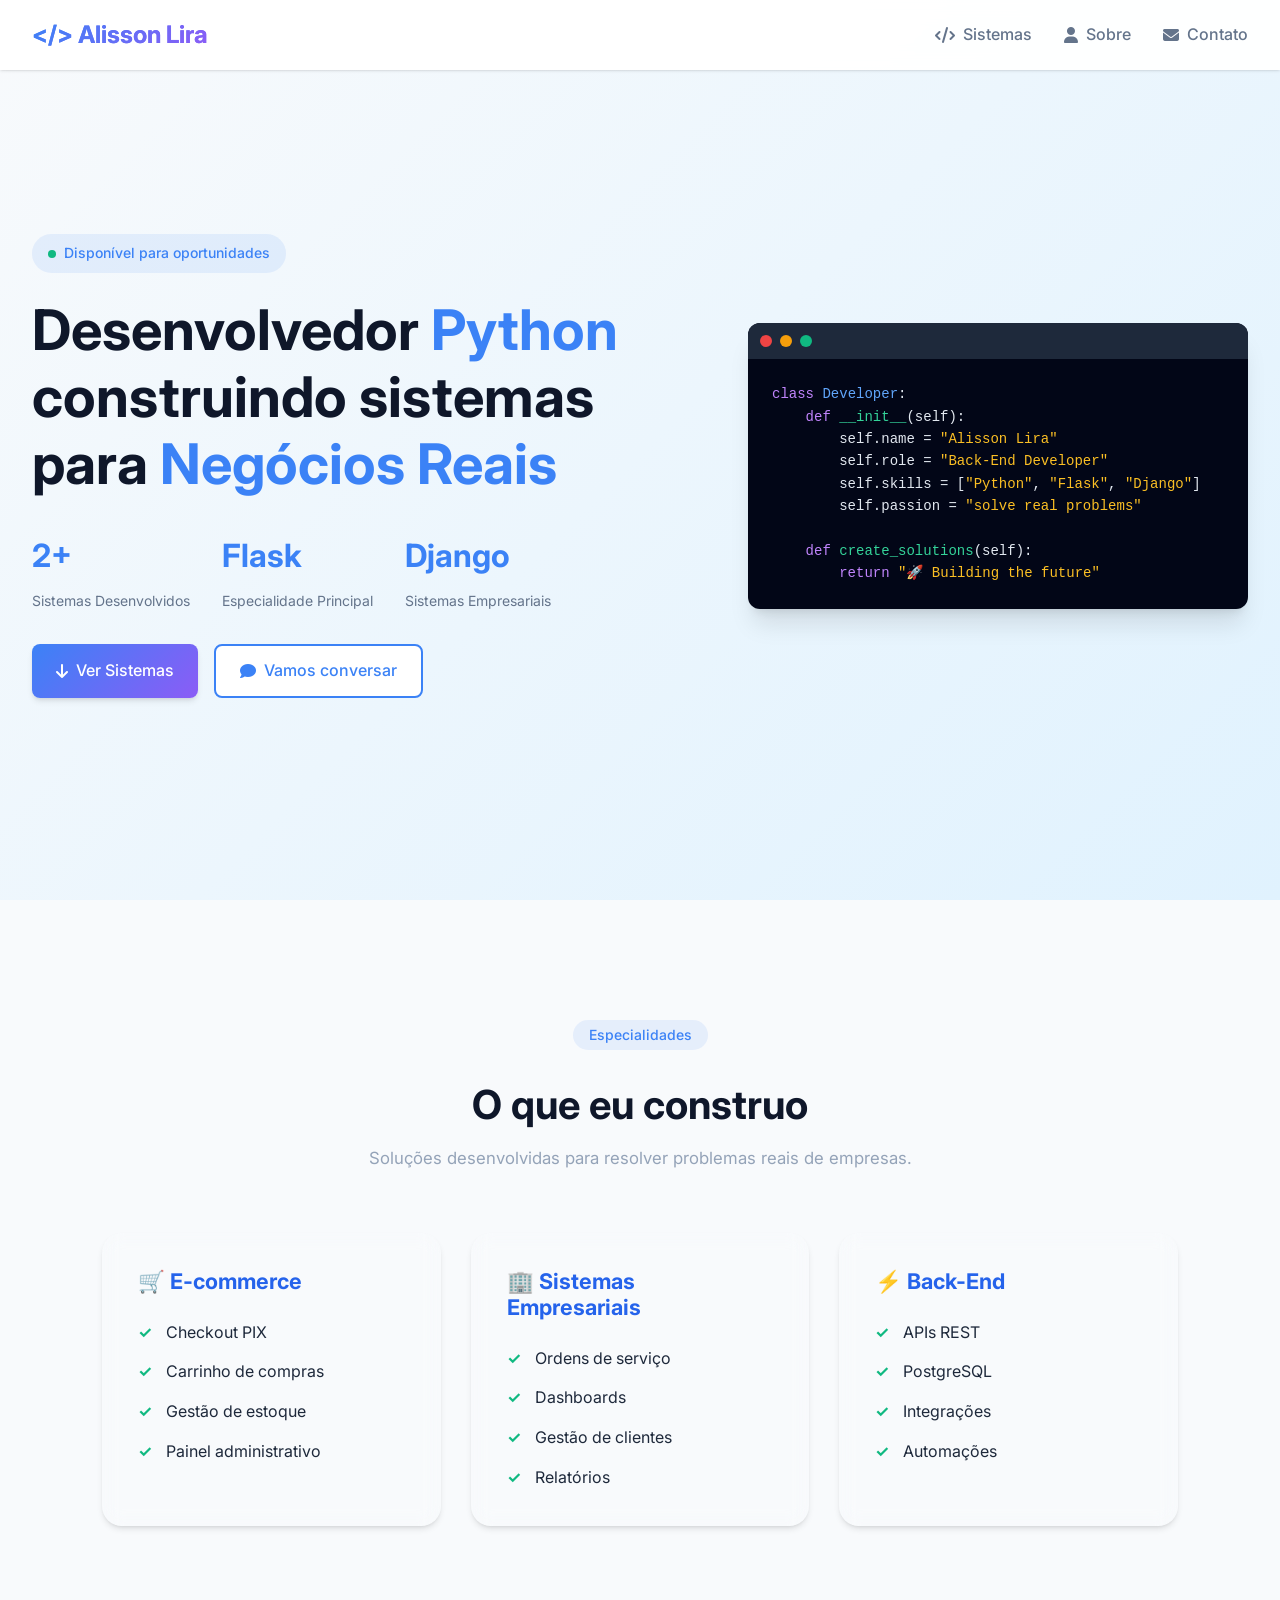
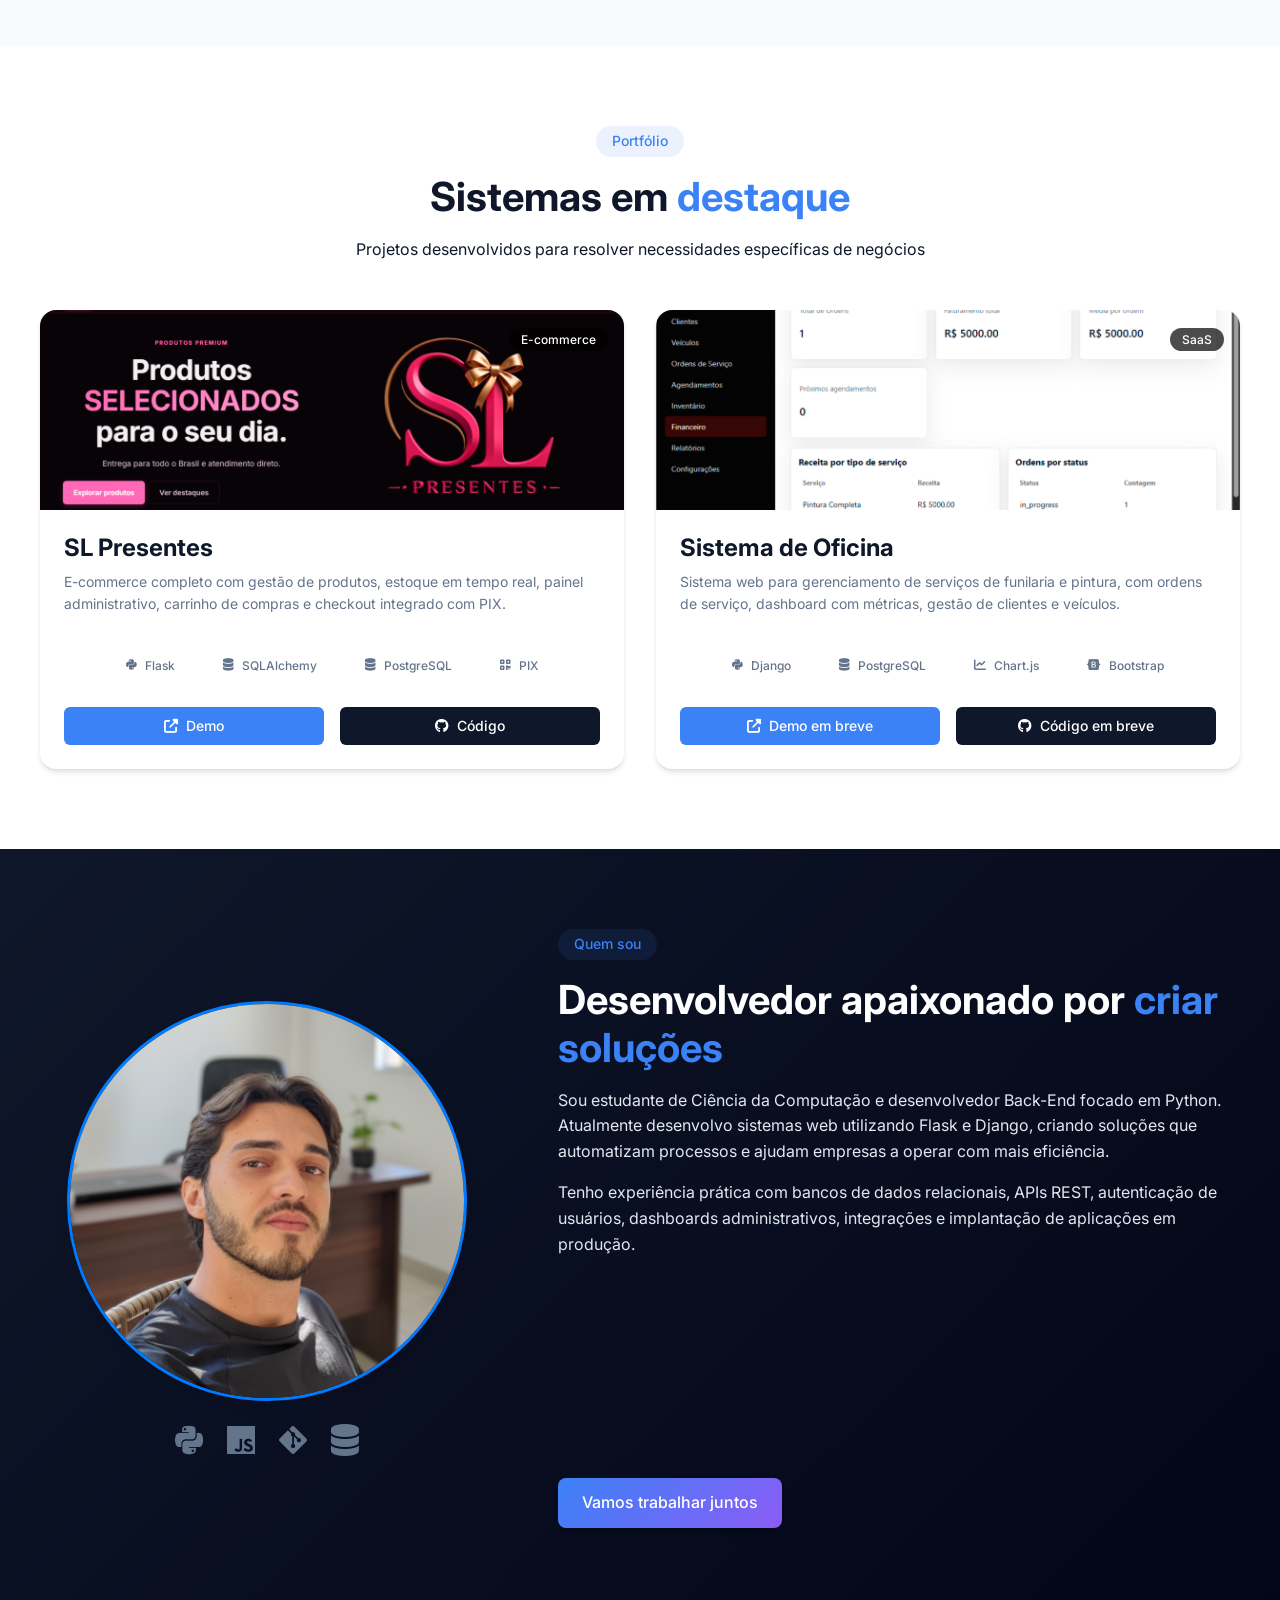
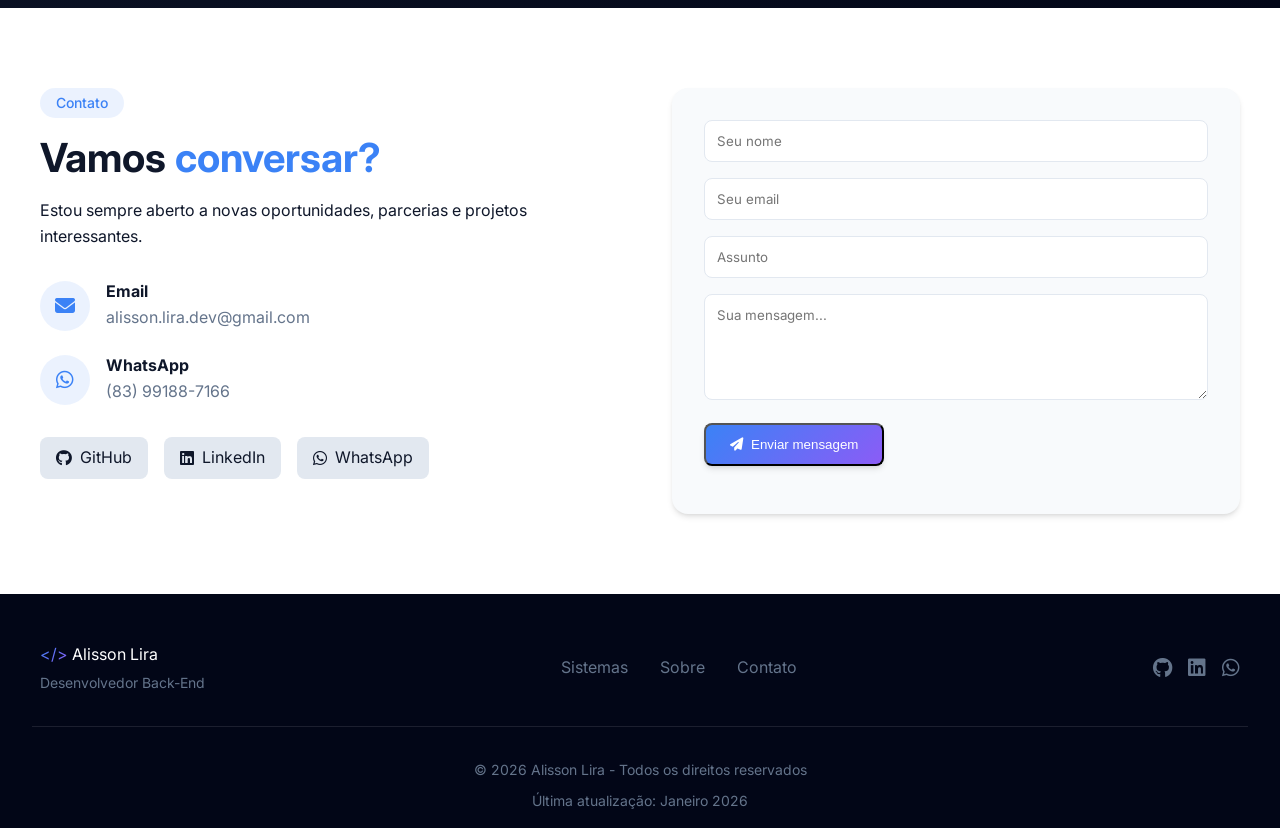
==== commit d8cef660: "melhorias gerais no index" ====
--- a/index.html
+++ b/index.html
@@ -1,11 +1,13 @@
 <!DOCTYPE html>
 <html lang="pt-BR">
+
 <head>
   <meta charset="UTF-8">
   <meta name="viewport" content="width=device-width, initial-scale=1.0">
   <title>Alisson Lira | Desenvolvedor Back-End</title>
 
-  <meta name="description" content="Portfólio de Alisson Lira - Desenvolvedor Back-End especializado em Python, Flask e Django. Criando sistemas web completos e soluções escaláveis.">
+  <meta name="description"
+    content="Portfólio de Alisson Lira - Desenvolvedor Back-End especializado em Python, Flask e Django. Criando sistemas web completos e soluções escaláveis.">
   <meta name="author" content="Alisson Lira">
   <meta name="keywords" content="desenvolvedor back-end, python, flask, django, programador web, portfólio">
 
@@ -13,7 +15,9 @@
   <link rel="icon" type="image/png" href="favicon.png">
 
   <!-- Google Fonts para fontes mais modernas -->
-  <link href="https://fonts.googleapis.com/css2?family=Inter:opsz,wght@14..32,300;14..32,400;14..32,500;14..32,600;14..32,700&display=swap" rel="stylesheet">
+  <link
+    href="https://fonts.googleapis.com/css2?family=Inter:opsz,wght@14..32,300;14..32,400;14..32,500;14..32,600;14..32,700&display=swap"
+    rel="stylesheet">
 
   <!-- Font Awesome para ícones -->
   <link rel="stylesheet" href="https://cdnjs.cloudflare.com/ajax/libs/font-awesome/6.5.1/css/all.min.css">
@@ -26,7 +30,7 @@
   <!-- NAVBAR -->
   <header class="navbar">
     <div class="logo">
-      <span class="logo-highlight">&lt;/&gt;</span> Alisson Lira
+      <a class="logo-highlight" href="#home">&lt;/&gt; Alisson Lira</a>
     </div>
 
     <nav>
@@ -41,7 +45,7 @@
   </header>
 
   <!-- HERO -->
-  <section class="hero">
+  <section class="hero" id="home">
     <div class="hero-content">
       <div class="hero-badge">
         <span class="badge-dot"></span>
@@ -49,28 +53,26 @@
       </div>
 
       <h1>
-        Transformo <span class="highlight">ideias</span> em<br>
-        sistemas que <span class="highlight">funcionam</span>
+        Desenvolvedor <span class="highlight">Python</span><br>
+        construindo sistemas para <span class="highlight">Negócios Reais</span>
       </h1>
 
       <p>
-        Desenvolvedor Back-End especializado em Python, Flask e Django. 
-        Crio aplicações web completas, escaláveis e focadas em resolver 
-        problemas reais do mundo dos negócios.
+
       </p>
 
       <div class="hero-stats">
         <div class="stat">
-          <span class="stat-number">1+</span>
-          <span class="stat-label">anos de código</span>
+          <span class="stat-number">3+</span>
+          <span class="stat-label">Sistemas Desenvolvidos</span>
         </div>
         <div class="stat">
-          <span class="stat-number">2+</span>
-          <span class="stat-label">projetos entregues</span>
+          <span class="stat-number">Flask</span>
+          <span class="stat-label">Especialidade Principal</span>
         </div>
         <div class="stat">
-          <span class="stat-number">100%</span>
-          <span class="stat-label">comprometimento</span>
+          <span class="stat-number">Django</span>
+          <span class="stat-label">Sistemas Empresariais</span>
         </div>
       </div>
 
@@ -105,6 +107,64 @@
     </div>
   </section>
 
+  <section class="resultados">
+
+    <div class="section-header">
+      <span class="section-tag">Especialidades</span>
+
+      <h2>O que eu construo</h2>
+
+      <p>
+        Soluções desenvolvidas para resolver problemas reais de empresas.
+      </p>
+    </div>
+
+    <div class="grid">
+
+      <div class="card">
+        <div class="card-content">
+          <h3>🛒 E-commerce</h3>
+
+          <ul>
+            <li>Checkout PIX</li>
+            <li>Carrinho de compras</li>
+            <li>Gestão de estoque</li>
+            <li>Painel administrativo</li>
+          </ul>
+        </div>
+      </div>
+
+      <div class="card">
+        <div class="card-content">
+          <h3>🏢 Sistemas Empresariais</h3>
+
+          <ul>
+            <li>Ordens de serviço</li>
+            <li>Dashboards</li>
+            <li>Gestão de clientes</li>
+            <li>Relatórios</li>
+          </ul>
+        </div>
+      </div>
+
+      <div class="card">
+        <div class="card-content">
+          <h3>⚡ Back-End</h3>
+
+          <ul>
+            <li>APIs REST</li>
+            <li>PostgreSQL</li>
+            <li>Integrações</li>
+            <li>Automações</li>
+          </ul>
+        </div>
+      </div>
+
+    </div>
+
+  </section>
+
+
   <!-- SISTEMAS -->
   <section id="projetos" class="projetos">
     <div class="section-header">
@@ -115,7 +175,7 @@
 
     <div class="grid">
 
-      <!-- SL PRESENTES - CORRIGIDO -->
+      <!-- SL PRESENTES -->
       <div class="card">
         <div class="card-image">
           <img src="img/SL Presentes.png" alt="SL Presentes - E-commerce Completo">
@@ -127,7 +187,7 @@
         <div class="card-content">
           <h3>SL Presentes</h3>
           <p class="card-description">
-            E-commerce completo com gestão de produtos, estoque em tempo real, 
+            E-commerce completo com gestão de produtos, estoque em tempo real,
             painel administrativo, carrinho de compras e checkout integrado com PIX.
           </p>
 
@@ -161,7 +221,7 @@
         <div class="card-content">
           <h3>Sistema de Oficina</h3>
           <p class="card-description">
-            Sistema web para gerenciamento de serviços de funilaria e pintura, 
+            Sistema web para gerenciamento de serviços de funilaria e pintura,
             com ordens de serviço, dashboard com métricas, gestão de clientes e veículos.
           </p>
 
@@ -220,17 +280,20 @@
       <div class="sobre-content">
         <span class="section-tag">Quem sou</span>
         <h2>Desenvolvedor apaixonado por <span class="highlight">criar soluções</span></h2>
-        
+
         <p>
-          Sou desenvolvedor com sólida experiência em desenvolvimento web, 
-          focado na criação de sistemas completos que resolvem problemas reais. 
-          Trabalho principalmente com <strong>Python, Flask e Django</strong>, desenvolvendo 
-          aplicações escaláveis, seguras e funcionais.
+          Sou estudante de Ciência da Computação e desenvolvedor Back-End
+          focado em Python.
+
+          Atualmente desenvolvo sistemas web utilizando Flask e Django,
+          criando soluções que automatizam processos e ajudam empresas
+          a operar com mais eficiência.
         </p>
 
         <p>
-          Minha abordagem combina boas práticas de desenvolvimento, código limpo 
-          e foco na experiência do usuário para entregar produtos de alta qualidade.
+          Tenho experiência prática com bancos de dados relacionais,
+          APIs REST, autenticação de usuários, dashboards administrativos,
+          integrações e implantação de aplicações em produção.
         </p>
 
         <div class="skills">
@@ -268,6 +331,7 @@
     </div>
   </section>
 
+
   <!-- CONTATO -->
   <section id="contato" class="contato">
     <div class="contato-container">
@@ -275,7 +339,7 @@
         <span class="section-tag">Contato</span>
         <h2>Vamos <span class="highlight">conversar?</span></h2>
         <p>Estou sempre aberto a novas oportunidades, parcerias e projetos interessantes.</p>
-        
+
         <div class="contact-details">
           <div class="contact-item">
             <i class="fas fa-envelope"></i>
@@ -337,70 +401,321 @@
         <span class="logo-highlight">&lt;/&gt;</span> Alisson Lira
         <p>Desenvolvedor Back-End</p>
       </div>
-      
+
       <div class="footer-links">
         <a href="#projetos">Sistemas</a>
         <a href="#sobre">Sobre</a>
         <a href="#contato">Contato</a>
       </div>
-      
+
       <div class="footer-social">
         <a href="https://github.com/Deelira" target="_blank"><i class="fab fa-github"></i></a>
         <a href="https://linkedin.com/in/alissonlira" target="_blank"><i class="fab fa-linkedin"></i></a>
         <a href="https://wa.me/5583991887166" target="_blank"><i class="fab fa-whatsapp"></i></a>
       </div>
     </div>
-    
+
     <div class="footer-bottom">
       <p>&copy; 2026 Alisson Lira - Todos os direitos reservados</p>
       <p class="footer-last-update">Última atualização: Janeiro 2026</p>
     </div>
   </footer>
 
-  <!-- Script para menu mobile e interações -->
   <script>
-    // Menu mobile
-    const mobileMenuBtn = document.getElementById('mobileMenuBtn');
-    const nav = document.querySelector('.navbar nav');
-    
-    if (mobileMenuBtn) {
-      mobileMenuBtn.addEventListener('click', () => {
-        nav.classList.toggle('active');
+
+    // =========================
+    // MENU MOBILE
+    // =========================
+
+    const mobileMenuBtn = document.getElementById("mobileMenuBtn");
+    const nav = document.querySelector(".navbar nav");
+
+    if (mobileMenuBtn && nav) {
+
+      mobileMenuBtn.addEventListener("click", () => {
+
+        nav.classList.toggle("active");
+
+        const icon = mobileMenuBtn.querySelector("i");
+
+        if (icon) {
+          icon.classList.toggle("fa-bars");
+          icon.classList.toggle("fa-times");
+        }
+
       });
+
     }
 
-    // Smooth scroll para links do menu
-    document.querySelectorAll('a[href^="#"]').forEach(anchor => {
-      anchor.addEventListener('click', function (e) {
+
+    // =========================
+    // FECHAR MENU AO CLICAR FORA
+    // =========================
+
+    document.addEventListener("click", (event) => {
+
+      if (
+        nav &&
+        nav.classList.contains("active") &&
+        !nav.contains(event.target) &&
+        !mobileMenuBtn.contains(event.target)
+      ) {
+
+        nav.classList.remove("active");
+
+        const icon = mobileMenuBtn.querySelector("i");
+
+        if (icon) {
+          icon.classList.remove("fa-times");
+          icon.classList.add("fa-bars");
+        }
+
+      }
+
+    });
+
+
+    // =========================
+    // SCROLL SUAVE
+    // =========================
+
+    document.querySelectorAll('a[href^="#"]').forEach(link => {
+
+      link.addEventListener("click", function (e) {
+
         e.preventDefault();
-        const target = document.querySelector(this.getAttribute('href'));
+
+        const target = document.querySelector(
+          this.getAttribute("href")
+        );
+
         if (target) {
+
           target.scrollIntoView({
-            behavior: 'smooth',
-            block: 'start'
+            behavior: "smooth",
+            block: "start"
           });
-          // Fechar menu mobile se estiver aberto
-          if (nav.classList.contains('active')) {
-            nav.classList.remove('active');
+
+        }
+
+        if (nav && nav.classList.contains("active")) {
+
+          nav.classList.remove("active");
+
+          const icon = mobileMenuBtn.querySelector("i");
+
+          if (icon) {
+            icon.classList.remove("fa-times");
+            icon.classList.add("fa-bars");
           }
+
         }
+
       });
+
     });
 
-    // Formulário de contato simples
-    const contactForm = document.getElementById('contactForm');
+
+    // =========================
+    // MENU ATIVO DURANTE SCROLL
+    // =========================
+
+    const sections = document.querySelectorAll("section");
+    const navLinks = document.querySelectorAll(".navbar nav a");
+
+    window.addEventListener("scroll", () => {
+
+      let current = "";
+
+      sections.forEach(section => {
+
+        const sectionTop = section.offsetTop - 150;
+
+        if (window.scrollY >= sectionTop) {
+          current = section.getAttribute("id");
+        }
+
+      });
+
+      navLinks.forEach(link => {
+
+        link.classList.remove("active");
+
+        if (
+          link.getAttribute("href") === `#${current}`
+        ) {
+          link.classList.add("active");
+        }
+
+      });
+
+    });
+
+
+    // =========================
+    // ANIMAÇÃO DOS CARDS
+    // =========================
+
+    const observer = new IntersectionObserver(entries => {
+
+      entries.forEach(entry => {
+
+        if (entry.isIntersecting) {
+
+          entry.target.classList.add("show");
+
+          observer.unobserve(entry.target);
+
+        }
+
+      });
+
+    }, {
+      threshold: 0.15
+    });
+
+    document.querySelectorAll(
+      ".card, .skill-category, .stat"
+    ).forEach(el => {
+      observer.observe(el);
+    });
+
+
+    // =========================
+    // CONTADOR DAS ESTATÍSTICAS
+    // =========================
+
+    function animateCounter(element, target) {
+
+      let current = 0;
+
+      const increment = target / 50;
+
+      const timer = setInterval(() => {
+
+        current += increment;
+
+        if (current >= target) {
+
+          current = target;
+
+          clearInterval(timer);
+
+        }
+
+        element.textContent =
+          Math.floor(current) + "+";
+
+      }, 25);
+
+    }
+
+    const statNumbers = document.querySelectorAll(".stat-number");
+
+    let statsAnimated = false;
+
+    window.addEventListener("scroll", () => {
+
+      const heroStats = document.querySelector(".hero-stats");
+
+      if (!heroStats || statsAnimated) return;
+
+      const position =
+        heroStats.getBoundingClientRect().top;
+
+      if (position < window.innerHeight - 100) {
+
+        statsAnimated = true;
+
+        statNumbers.forEach(stat => {
+
+          const value = parseInt(
+            stat.textContent
+          );
+
+          if (!isNaN(value)) {
+            animateCounter(stat, value);
+          }
+
+        });
+
+      }
+
+    });
+
+
+    // =========================
+    // FORMULÁRIO
+    // =========================
+
+    const contactForm =
+      document.getElementById("contactForm");
+
     if (contactForm) {
-      contactForm.addEventListener('submit', (e) => {
+
+      contactForm.addEventListener("submit", e => {
+
         e.preventDefault();
-        const formMessage = document.getElementById('formMessage');
-        formMessage.innerHTML = '📧 Mensagem enviada! Entrarei em contato em breve.';
-        formMessage.style.color = '#10b981';
-        contactForm.reset();
-        setTimeout(() => {
-          formMessage.innerHTML = '';
-        }, 5000);
+
+        const nome =
+          document.getElementById("nome").value;
+
+        const email =
+          document.getElementById("email").value;
+
+        const assunto =
+          document.getElementById("assunto").value;
+
+        const mensagem =
+          document.getElementById("mensagem").value;
+
+        const texto = `
+Olá Alisson!
+
+Nome: ${nome}
+
+Email: ${email}
+
+Assunto: ${assunto}
+
+Mensagem:
+${mensagem}
+`;
+
+        const url =
+          `https://wa.me/5583991887166?text=${encodeURIComponent(texto)}`;
+
+        window.open(url, "_blank");
+
       });
+
     }
+
+
+    // =========================
+    // NAVBAR COM EFEITO SCROLL
+    // =========================
+
+    window.addEventListener("scroll", () => {
+
+      const navbar =
+        document.querySelector(".navbar");
+
+      if (!navbar) return;
+
+      if (window.scrollY > 50) {
+
+        navbar.classList.add("scrolled");
+
+      } else {
+
+        navbar.classList.remove("scrolled");
+
+      }
+
+    });
+
   </script>
 </body>
+
 </html>
--- a/styles.css
+++ b/styles.css
@@ -33,6 +33,7 @@
     color: var(--dark);
     line-height: 1.6;
     overflow-x: hidden;
+    user-select: none;
 }
 
 /* Scrollbar personalizada */
@@ -233,6 +234,11 @@
 .hero-buttons {
     display: flex;
     gap: 1rem;
+    cursor: pointer;
+}
+
+.hero-buttons.sl-presentes {
+    justify-content: center;
 }
 
 .btn-primary,
@@ -1573,4 +1579,228 @@
     overflow-x: auto;
     -webkit-overflow-scrolling: touch;
   }
+}
+
+
+.logo a {
+    cursor: pointer;
+    text-decoration: none;
+}
+
+.card,
+.skill-category,
+.stat {
+    opacity: 0;
+    transform: translateY(30px);
+    transition: .6s ease;
+}
+
+.card.show,
+.skill-category.show,
+.stat.show {
+    opacity: 1;
+    transform: translateY(0);
+}
+
+.navbar.scrolled {
+    backdrop-filter: blur(15px);
+    box-shadow: 0 5px 20px rgba(0,0,0,.15);
+}
+
+.navbar nav a.active {
+    color: var(--primary-color);
+}
+
+/* =========================
+   SECTION RESULTADOS
+========================= */
+
+.resultados {
+    padding: 120px 8%;
+    position: relative;
+}
+
+.resultados .section-header {
+    text-align: center;
+    max-width: 700px;
+    margin: 0 auto 60px;
+}
+
+.resultados .section-header h2 {
+    margin: 15px 0;
+}
+
+.resultados .section-header p {
+    color: #94a3b8;
+    font-size: 1.05rem;
+    line-height: 1.7;
+}
+
+.resultados .grid {
+    display: grid;
+    grid-template-columns: repeat(auto-fit, minmax(320px, 1fr));
+    gap: 30px;
+}
+
+
+/* =========================
+   CARDS
+========================= */
+
+.resultados .card {
+    position: relative;
+    overflow: hidden;
+
+    background: rgba(255,255,255,0.03);
+
+    border: 1px solid rgba(255,255,255,0.08);
+
+    border-radius: 20px;
+
+    backdrop-filter: blur(10px);
+
+    transition: all .35s ease;
+
+    height: 100%;
+}
+
+.resultados .card::before {
+    content: "";
+
+    position: absolute;
+
+    top: 0;
+    left: 0;
+
+    width: 100%;
+    height: 4px;
+
+    background: linear-gradient(
+        90deg,
+        #3b82f6,
+        #60a5fa
+    );
+
+    transform: scaleX(0);
+
+    transition: .35s ease;
+
+    transform-origin: left;
+}
+
+.resultados .card:hover::before {
+    transform: scaleX(1);
+}
+
+.resultados .card:hover {
+    transform: translateY(-8px);
+
+    border-color: rgba(96,165,250,.3);
+
+    box-shadow:
+        0 15px 35px rgba(0,0,0,.25);
+}
+
+
+/* =========================
+   CONTEÚDO
+========================= */
+
+.resultados .card-content {
+    padding: 35px;
+}
+
+.resultados .card-content h3 {
+
+    display: flex;
+    align-items: center;
+    gap: 10px;
+
+    margin-bottom: 25px;
+
+    font-size: 1.35rem;
+
+    color: #2563eb;
+}
+
+
+/* =========================
+   LISTA
+========================= */
+
+.resultados .card-content ul {
+
+    list-style: none;
+
+    display: flex;
+    flex-direction: column;
+
+    gap: 14px;
+}
+
+.resultados .card-content li {
+
+    position: relative;
+
+    padding-left: 28px;
+
+    color: #1e293b;
+
+    line-height: 1.6;
+}
+
+.resultados .card-content li::before {
+
+    content: "✓";
+
+    position: absolute;
+
+    left: 0;
+
+    color: #10b981;
+
+    font-weight: bold;
+}
+
+
+/* =========================
+   ANIMAÇÃO
+========================= */
+
+.resultados .card {
+
+    opacity: 0;
+
+    transform: translateY(30px);
+
+    transition:
+        opacity .6s ease,
+        transform .6s ease;
+}
+
+.resultados .card.show {
+
+    opacity: 1;
+
+    transform: translateY(0);
+}
+
+
+/* =========================
+   RESPONSIVO
+========================= */
+
+@media (max-width: 768px) {
+
+    .resultados {
+        padding: 90px 5%;
+    }
+
+    .resultados .card-content {
+        padding: 25px;
+    }
+
+    .resultados .card-content h3 {
+        font-size: 1.2rem;
+    }
 }
